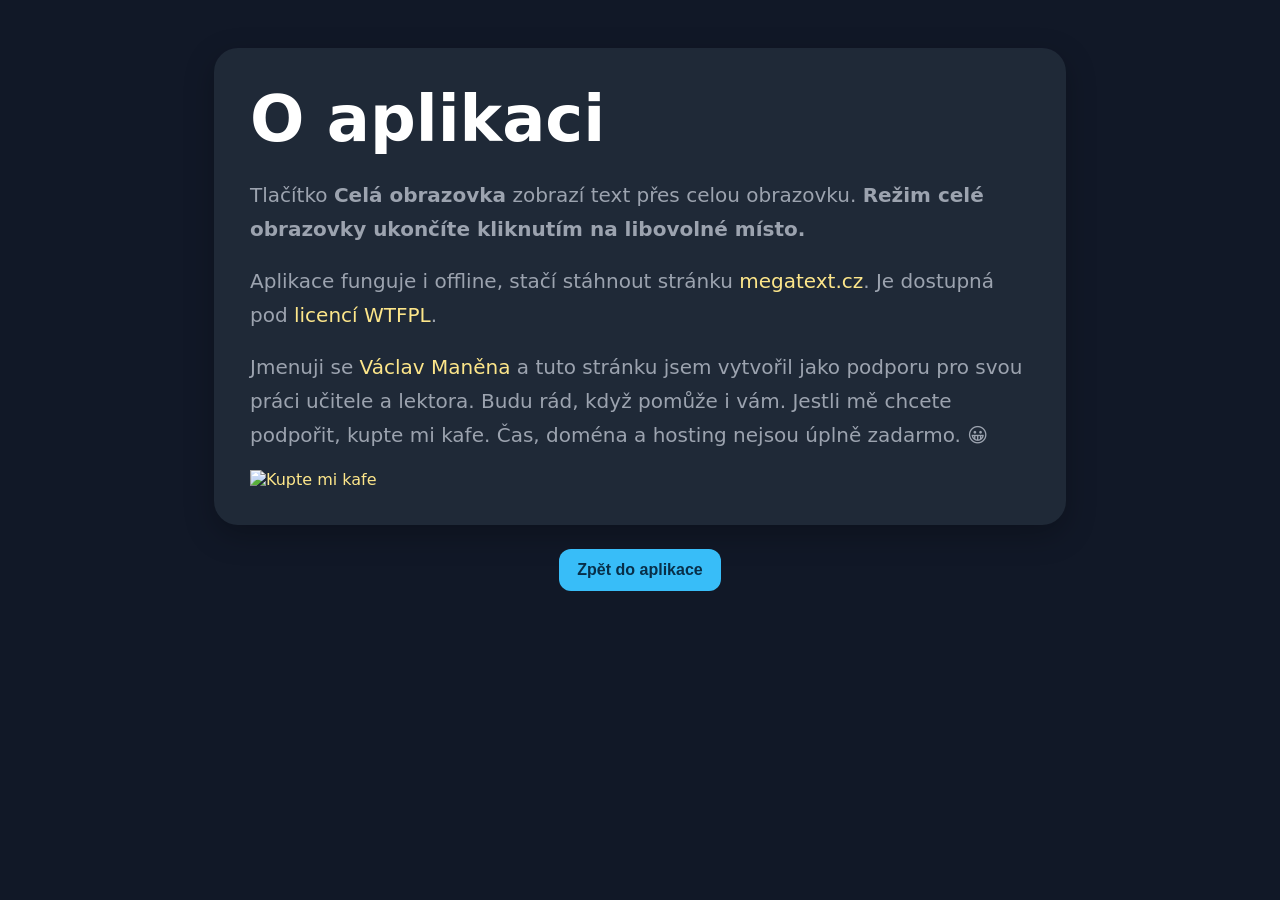
==== about.html @ fdbabf61 "Add files via upload" ====
<!DOCTYPE html>
<html lang="cs">
<head>
  <meta charset="UTF-8" />
  <meta name="viewport" content="width=device-width, initial-scale=1.0" />
  <title>MegaText: O aplikaci</title>

  <style>
    :root {
      --bg: #111827;
      --panel: #1f2937;
      --text: #ffffff;
      --muted: #9ca3af;
      --accent: #38bdf8;
    }

    * {
      box-sizing: border-box;
    }

    body {
      margin: 0;
      min-height: 100vh;
      font-family: system-ui, -apple-system, BlinkMacSystemFont, "Segoe UI", sans-serif;
      background: var(--bg);
      color: var(--text);
      display: flex;
      flex-direction: column;
    }

    .container {
      width: 100%;
      max-width: 900px;
      margin: 0 auto;
      padding: 48px 24px;
      flex: 1;
    }

    .card {
      background: var(--panel);
      border-radius: 24px;
      padding: 36px;
      box-shadow: 0 10px 30px rgba(0, 0, 0, 0.25);
    }

    h1 {
      margin-top: 0;
      margin-bottom: 24px;
      font-size: clamp(36px, 6vw, 64px);
      line-height: 1.1;
    }

    p {
      margin: 0 0 18px;
      font-size: 20px;
      line-height: 1.7;
      color: var(--muted);
    }

    a {
      color: #fde68a;
      text-decoration: none;
    }

    a:hover {
      text-decoration: underline;
    }

  
    .actions {
      display: flex;
      justify-content: center;
      margin-top: 24px;
    }

    button {
      padding: 12px 18px;
      border: 0;
      border-radius: 12px;
      background: var(--accent);
      color: #082f49;
      font-weight: 700;
      font-size: 16px;
      cursor: pointer;
    }

    @media (max-width: 700px) {
      .container {
        padding: 24px 16px;
      }

      .card {
        padding: 24px;
      }

      p {
        font-size: 18px;
      }
    }
  </style>
</head>
<body>
  <div class="container">
    <section class="card">
      <h1>O aplikaci</h1>
      <p>
	    Tlačítko <b>Celá obrazovka</b> zobrazí text přes celou obrazovku. <b>Režim celé obrazovky ukončíte kliknutím na libovolné místo.</b>
      </p>
	  <p>
	    Aplikace funguje i offline, stačí stáhnout stránku <a href="index.html">megatext.cz</a>. Je dostupná pod <a href="https://wtfpl.cz">licencí WTFPL</a>. 
	  </p>
	  <p>
       Jmenuji se <a href="https://manena.info">Václav Maněna</a> a tuto stránku jsem vytvořil jako podporu pro svou práci učitele a lektora. Budu rád, když pomůže i vám. Jestli mě chcete podpořit, kupte mi kafe. Čas, doména a hosting nejsou úplně zadarmo. 😀
      </p>
	  <a href="https://www.buymeacoffee.com/vmanena"><img src="https://img.buymeacoffee.com/button-api/?text=Kupte&nbsp;mi&nbsp;kafe&emoji=☕&slug=vmanena&button_colour=FFDD00&font_colour=000000&font_family=Inter&outline_colour=000000&coffee_colour=ffffff" alt="Kupte mi kafe" /></a>
    </section>

    <div class="actions">
      <button onclick="window.location.href='index.html'">
        Zpět do aplikace
      </button>
    </div>
  </div>

  
</body>
</html>
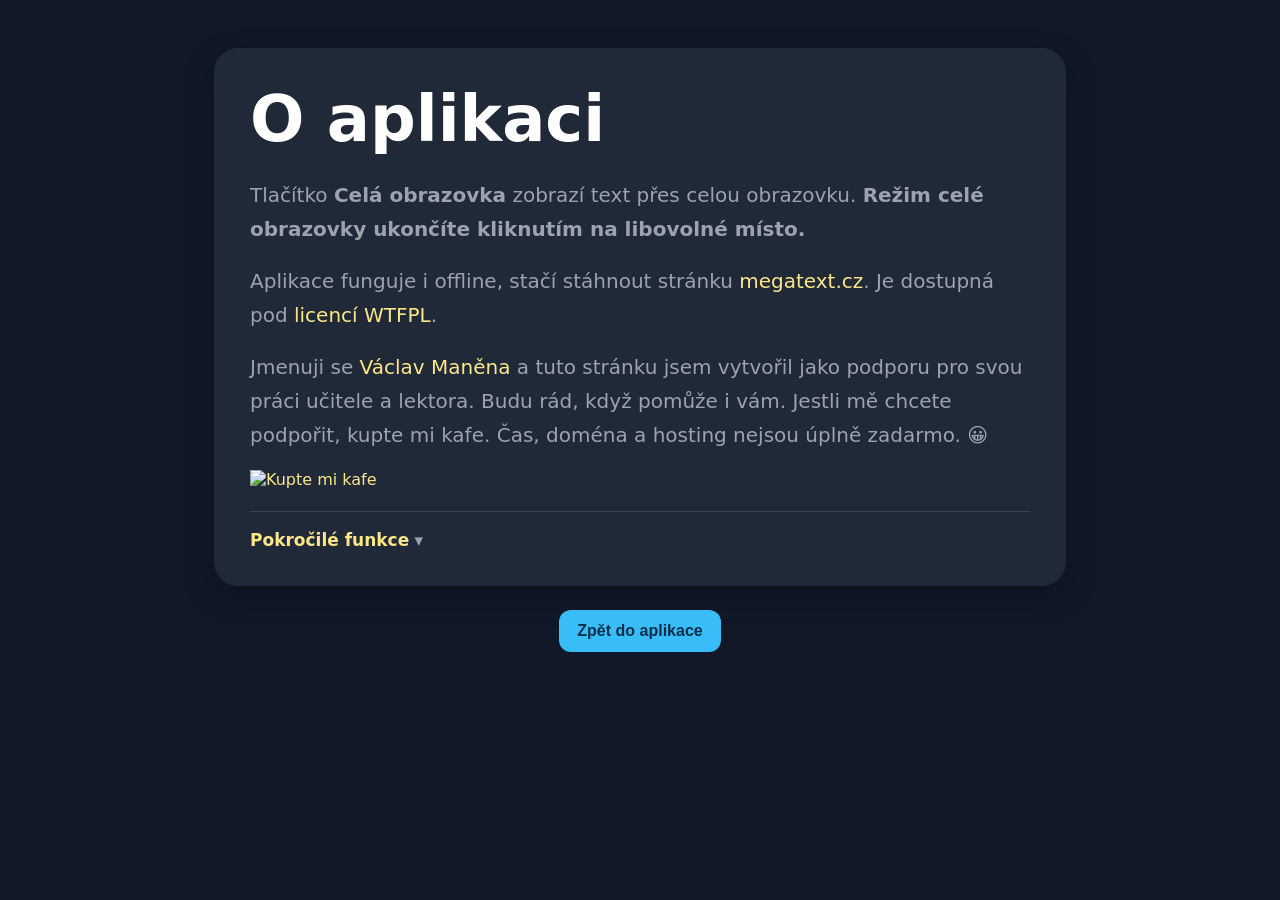
==== commit c01577b9: "Přidána podpora pokročilých značek v textu Doplněny pokročilé funkce pro zobrazovaný text v aplikaci" ====
--- a/about.html
+++ b/about.html
@@ -82,6 +82,78 @@
       font-weight: 700;
       font-size: 16px;
       cursor: pointer;
+    }
+
+
+    .advanced-help {
+      margin-top: 22px;
+      padding-top: 18px;
+      border-top: 1px solid rgba(255, 255, 255, 0.12);
+    }
+
+    .advanced-help summary {
+      display: inline-block;
+      color: #fde68a;
+      font-weight: 700;
+      font-size: 17px;
+      cursor: pointer;
+      list-style: none;
+    }
+
+    .advanced-help summary::-webkit-details-marker {
+      display: none;
+    }
+
+    .advanced-help summary::after {
+      content: " ▾";
+      color: var(--muted);
+      font-weight: 400;
+    }
+
+    .advanced-help[open] summary::after {
+      content: " ▴";
+    }
+
+    .advanced-help summary:hover {
+      text-decoration: underline;
+    }
+
+    .advanced-help-content {
+      margin-top: 16px;
+      padding: 18px 20px;
+      border-radius: 18px;
+      background: rgba(17, 24, 39, 0.35);
+    }
+
+    .advanced-help-content p {
+      margin-bottom: 12px;
+      font-size: 16px;
+      line-height: 1.55;
+    }
+
+    .advanced-help-content ul {
+      margin: 0 0 12px 1.2em;
+      padding: 0;
+      color: var(--muted);
+    }
+
+    .advanced-help-content li {
+      margin-bottom: 8px;
+      font-size: 16px;
+      line-height: 1.55;
+    }
+
+    .advanced-help-content code {
+      padding: 2px 6px;
+      border-radius: 6px;
+      background: rgba(0, 0, 0, 0.28);
+      color: var(--text);
+      font-size: 0.95em;
+      white-space: nowrap;
+    }
+
+    .advanced-help-content .example {
+      color: var(--text);
     }
 
     @media (max-width: 700px) {
@@ -113,6 +185,58 @@
        Jmenuji se <a href="https://manena.info">Václav Maněna</a> a tuto stránku jsem vytvořil jako podporu pro svou práci učitele a lektora. Budu rád, když pomůže i vám. Jestli mě chcete podpořit, kupte mi kafe. Čas, doména a hosting nejsou úplně zadarmo. 😀
       </p>
 	  <a href="https://www.buymeacoffee.com/vmanena"><img src="https://img.buymeacoffee.com/button-api/?text=Kupte&nbsp;mi&nbsp;kafe&emoji=☕&slug=vmanena&button_colour=FFDD00&font_colour=000000&font_family=Inter&outline_colour=000000&coffee_colour=ffffff" alt="Kupte mi kafe" /></a>
+      <details class="advanced-help">
+        <summary>Pokročilé funkce</summary>
+
+        <div class="advanced-help-content">
+          <p>
+            Do textu můžete vložit speciální značky začínající zavináčem. Aplikace je při zobrazení nahradí odpočtem (countdown - cd), stopkami (stopwatch - sw) nebo QR kódem (qr).
+          </p>
+
+          <ul>
+            <li>
+              <span class="example">Odpočet do času:</span>
+              <code>Přednáška začne za @cd:10:30</code>
+              zobrazí aktuální odpočet do 10:30.
+            </li>
+            <li>
+              <span class="example">Stopky od času:</span>
+              <code>Přednáška už běží @sw:10:30</code>
+              zobrazí, jak dlouho uplynulo od 10:30.
+            </li>
+            <li>
+              Čas se zadává jako <code>H:mm</code> nebo <code>H:mm:ss</code>, například <code>@cd:10:40</code> nebo <code>@sw:8:00:30</code>.
+            </li>
+          </ul>
+
+          <p>
+            U odpočtu i stopek lze doplnit vlastní textový formát do závorky. Pro časové údaje můžete použít <code>&amp;H</code>, <code>&amp;m</code> či <code>&amp;mm</code>, <code>&amp;ss</code>:
+            <code>Zbývá @cd:'7:45(&amp;m minut a &amp;ss sekund)'</code>
+          </p>
+
+          <ul>
+            <li>
+              <span class="example">QR kód:</span>
+              <code>Dotazník @qr:https://forms.office.com/abc</code>
+              zobrazí QR kód s odkazem.
+            </li>
+            <li>
+              Pokud má být adresa vidět i v textu, použijte za ní vykřičník:
+              <code>Otevřete @qr;MegaText.cz!</code>.
+              Do QR kódu se v takovém případě automaticky doplní <code>https://</code>, pokud protokol chybí.
+            </li>
+            <li>
+              Hodnotu s mezerami nebo zvláštními znaky dejte do apostrofů:
+              <code>@qr:'Text nebo platební příkaz se speciálními znaky'</code>.
+            </li>
+          </ul>
+
+          <p>
+            QR kód můžete na ploše přetáhnout do jiného rohu a tažením za úchyt změnit jeho velikost.
+          </p>
+        </div>
+      </details>
+
     </section>
 
     <div class="actions">
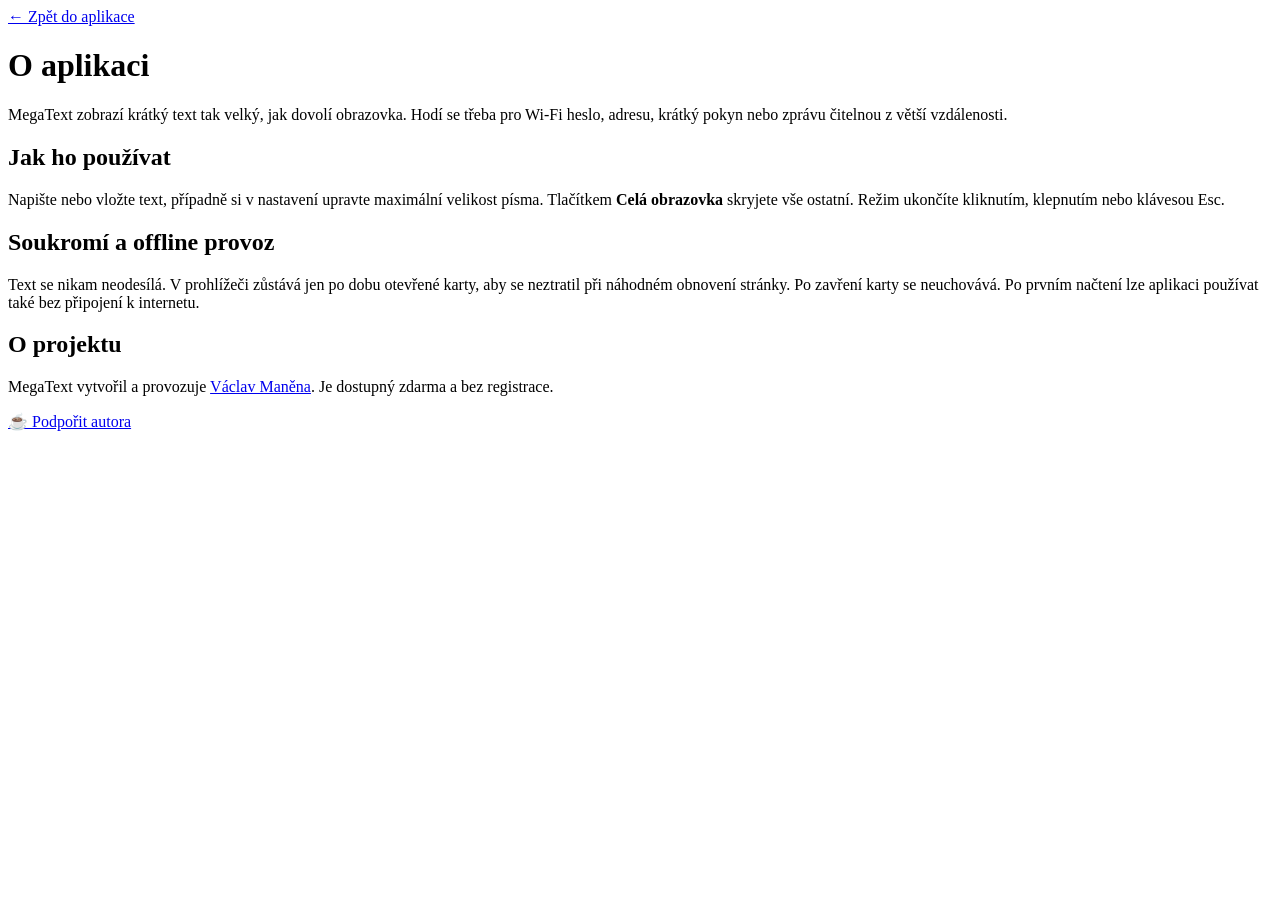
==== commit 83e86e9d: "Rebuild about.html for MegaText 2" ====
--- a/about.html
+++ b/about.html
@@ -1,251 +1,25 @@
-<!DOCTYPE html>
+<!doctype html>
 <html lang="cs">
 <head>
-  <meta charset="UTF-8" />
-  <meta name="viewport" content="width=device-width, initial-scale=1.0" />
-  <title>MegaText: O aplikaci</title>
-
-  <style>
-    :root {
-      --bg: #111827;
-      --panel: #1f2937;
-      --text: #ffffff;
-      --muted: #9ca3af;
-      --accent: #38bdf8;
-    }
-
-    * {
-      box-sizing: border-box;
-    }
-
-    body {
-      margin: 0;
-      min-height: 100vh;
-      font-family: system-ui, -apple-system, BlinkMacSystemFont, "Segoe UI", sans-serif;
-      background: var(--bg);
-      color: var(--text);
-      display: flex;
-      flex-direction: column;
-    }
-
-    .container {
-      width: 100%;
-      max-width: 900px;
-      margin: 0 auto;
-      padding: 48px 24px;
-      flex: 1;
-    }
-
-    .card {
-      background: var(--panel);
-      border-radius: 24px;
-      padding: 36px;
-      box-shadow: 0 10px 30px rgba(0, 0, 0, 0.25);
-    }
-
-    h1 {
-      margin-top: 0;
-      margin-bottom: 24px;
-      font-size: clamp(36px, 6vw, 64px);
-      line-height: 1.1;
-    }
-
-    p {
-      margin: 0 0 18px;
-      font-size: 20px;
-      line-height: 1.7;
-      color: var(--muted);
-    }
-
-    a {
-      color: #fde68a;
-      text-decoration: none;
-    }
-
-    a:hover {
-      text-decoration: underline;
-    }
-
-  
-    .actions {
-      display: flex;
-      justify-content: center;
-      margin-top: 24px;
-    }
-
-    button {
-      padding: 12px 18px;
-      border: 0;
-      border-radius: 12px;
-      background: var(--accent);
-      color: #082f49;
-      font-weight: 700;
-      font-size: 16px;
-      cursor: pointer;
-    }
-
-
-    .advanced-help {
-      margin-top: 22px;
-      padding-top: 18px;
-      border-top: 1px solid rgba(255, 255, 255, 0.12);
-    }
-
-    .advanced-help summary {
-      display: inline-block;
-      color: #fde68a;
-      font-weight: 700;
-      font-size: 17px;
-      cursor: pointer;
-      list-style: none;
-    }
-
-    .advanced-help summary::-webkit-details-marker {
-      display: none;
-    }
-
-    .advanced-help summary::after {
-      content: " ▾";
-      color: var(--muted);
-      font-weight: 400;
-    }
-
-    .advanced-help[open] summary::after {
-      content: " ▴";
-    }
-
-    .advanced-help summary:hover {
-      text-decoration: underline;
-    }
-
-    .advanced-help-content {
-      margin-top: 16px;
-      padding: 18px 20px;
-      border-radius: 18px;
-      background: rgba(17, 24, 39, 0.35);
-    }
-
-    .advanced-help-content p {
-      margin-bottom: 12px;
-      font-size: 16px;
-      line-height: 1.55;
-    }
-
-    .advanced-help-content ul {
-      margin: 0 0 12px 1.2em;
-      padding: 0;
-      color: var(--muted);
-    }
-
-    .advanced-help-content li {
-      margin-bottom: 8px;
-      font-size: 16px;
-      line-height: 1.55;
-    }
-
-    .advanced-help-content code {
-      padding: 2px 6px;
-      border-radius: 6px;
-      background: rgba(0, 0, 0, 0.28);
-      color: var(--text);
-      font-size: 0.95em;
-      white-space: nowrap;
-    }
-
-    .advanced-help-content .example {
-      color: var(--text);
-    }
-
-    @media (max-width: 700px) {
-      .container {
-        padding: 24px 16px;
-      }
-
-      .card {
-        padding: 24px;
-      }
-
-      p {
-        font-size: 18px;
-      }
-    }
-  </style>
+  <meta charset="utf-8">
+  <meta name="viewport" content="width=device-width, initial-scale=1">
+  <meta name="theme-color" content="#111827">
+  <title>O aplikaci – MegaText</title>
+  <link rel="icon" href="icon.svg" type="image/svg+xml">
+  <link rel="stylesheet" href="styles.css">
 </head>
-<body>
-  <div class="container">
-    <section class="card">
-      <h1>O aplikaci</h1>
-      <p>
-	    Tlačítko <b>Celá obrazovka</b> zobrazí text přes celou obrazovku. <b>Režim celé obrazovky ukončíte kliknutím na libovolné místo.</b>
-      </p>
-	  <p>
-	    Aplikace funguje i offline, stačí stáhnout stránku <a href="index.html">megatext.cz</a>. Je dostupná pod <a href="https://wtfpl.cz">licencí WTFPL</a>. 
-	  </p>
-	  <p>
-       Jmenuji se <a href="https://manena.info">Václav Maněna</a> a tuto stránku jsem vytvořil jako podporu pro svou práci učitele a lektora. Budu rád, když pomůže i vám. Jestli mě chcete podpořit, kupte mi kafe. Čas, doména a hosting nejsou úplně zadarmo. 😀
-      </p>
-	  <a href="https://www.buymeacoffee.com/vmanena"><img src="https://img.buymeacoffee.com/button-api/?text=Kupte&nbsp;mi&nbsp;kafe&emoji=☕&slug=vmanena&button_colour=FFDD00&font_colour=000000&font_family=Inter&outline_colour=000000&coffee_colour=ffffff" alt="Kupte mi kafe" /></a>
-      <details class="advanced-help">
-        <summary>Pokročilé funkce</summary>
-
-        <div class="advanced-help-content">
-          <p>
-            Do textu můžete vložit speciální značky začínající zavináčem. Aplikace je při zobrazení nahradí odpočtem (countdown - cd), stopkami (stopwatch - sw) nebo QR kódem (qr).
-          </p>
-
-          <ul>
-            <li>
-              <span class="example">Odpočet do času:</span>
-              <code>Přednáška začne za @cd:10:30</code>
-              zobrazí aktuální odpočet do 10:30.
-            </li>
-            <li>
-              <span class="example">Stopky od času:</span>
-              <code>Přednáška už běží @sw:10:30</code>
-              zobrazí, jak dlouho uplynulo od 10:30.
-            </li>
-            <li>
-              Čas se zadává jako <code>H:mm</code> nebo <code>H:mm:ss</code>, například <code>@cd:10:40</code> nebo <code>@sw:8:00:30</code>.
-            </li>
-          </ul>
-
-          <p>
-            U odpočtu i stopek lze doplnit vlastní textový formát do závorky. Pro časové údaje můžete použít <code>&amp;H</code>, <code>&amp;m</code> či <code>&amp;mm</code>, <code>&amp;ss</code>:
-            <code>Zbývá @cd:'7:45(&amp;m minut a &amp;ss sekund)'</code>
-          </p>
-
-          <ul>
-            <li>
-              <span class="example">QR kód:</span>
-              <code>Dotazník @qr:https://forms.office.com/abc</code>
-              zobrazí QR kód s odkazem.
-            </li>
-            <li>
-              Pokud má být adresa vidět i v textu, použijte za ní vykřičník:
-              <code>Otevřete @qr;MegaText.cz!</code>.
-              Do QR kódu se v takovém případě automaticky doplní <code>https://</code>, pokud protokol chybí.
-            </li>
-            <li>
-              Hodnotu s mezerami nebo zvláštními znaky dejte do apostrofů:
-              <code>@qr:'Text nebo platební příkaz se speciálními znaky'</code>.
-            </li>
-          </ul>
-
-          <p>
-            QR kód můžete na ploše přetáhnout do jiného rohu a tažením za úchyt změnit jeho velikost.
-          </p>
-        </div>
-      </details>
-
-    </section>
-
-    <div class="actions">
-      <button onclick="window.location.href='index.html'">
-        Zpět do aplikace
-      </button>
-    </div>
-  </div>
-
-  
+<body class="info-page">
+  <main class="info-card">
+    <a class="back-link" href="index.html">← Zpět do aplikace</a>
+    <h1>O aplikaci</h1>
+    <p>MegaText zobrazí krátký text tak velký, jak dovolí obrazovka. Hodí se třeba pro Wi-Fi heslo, adresu, krátký pokyn nebo zprávu čitelnou z větší vzdálenosti.</p>
+    <h2>Jak ho používat</h2>
+    <p>Napište nebo vložte text, případně si v nastavení upravte maximální velikost písma. Tlačítkem <strong>Celá obrazovka</strong> skryjete vše ostatní. Režim ukončíte kliknutím, klepnutím nebo klávesou Esc.</p>
+    <h2>Soukromí a offline provoz</h2>
+    <p>Text se nikam neodesílá. V prohlížeči zůstává jen po dobu otevřené karty, aby se neztratil při náhodném obnovení stránky. Po zavření karty se neuchovává. Po prvním načtení lze aplikaci používat také bez připojení k internetu.</p>
+    <h2>O projektu</h2>
+    <p>MegaText vytvořil a provozuje <a href="https://manena.info">Václav Maněna</a>. Je dostupný zdarma a bez registrace.</p>
+    <p><a class="button support-link" href="https://buymeacoffee.com/vmanena">☕ Podpořit autora</a></p>
+  </main>
 </body>
 </html>
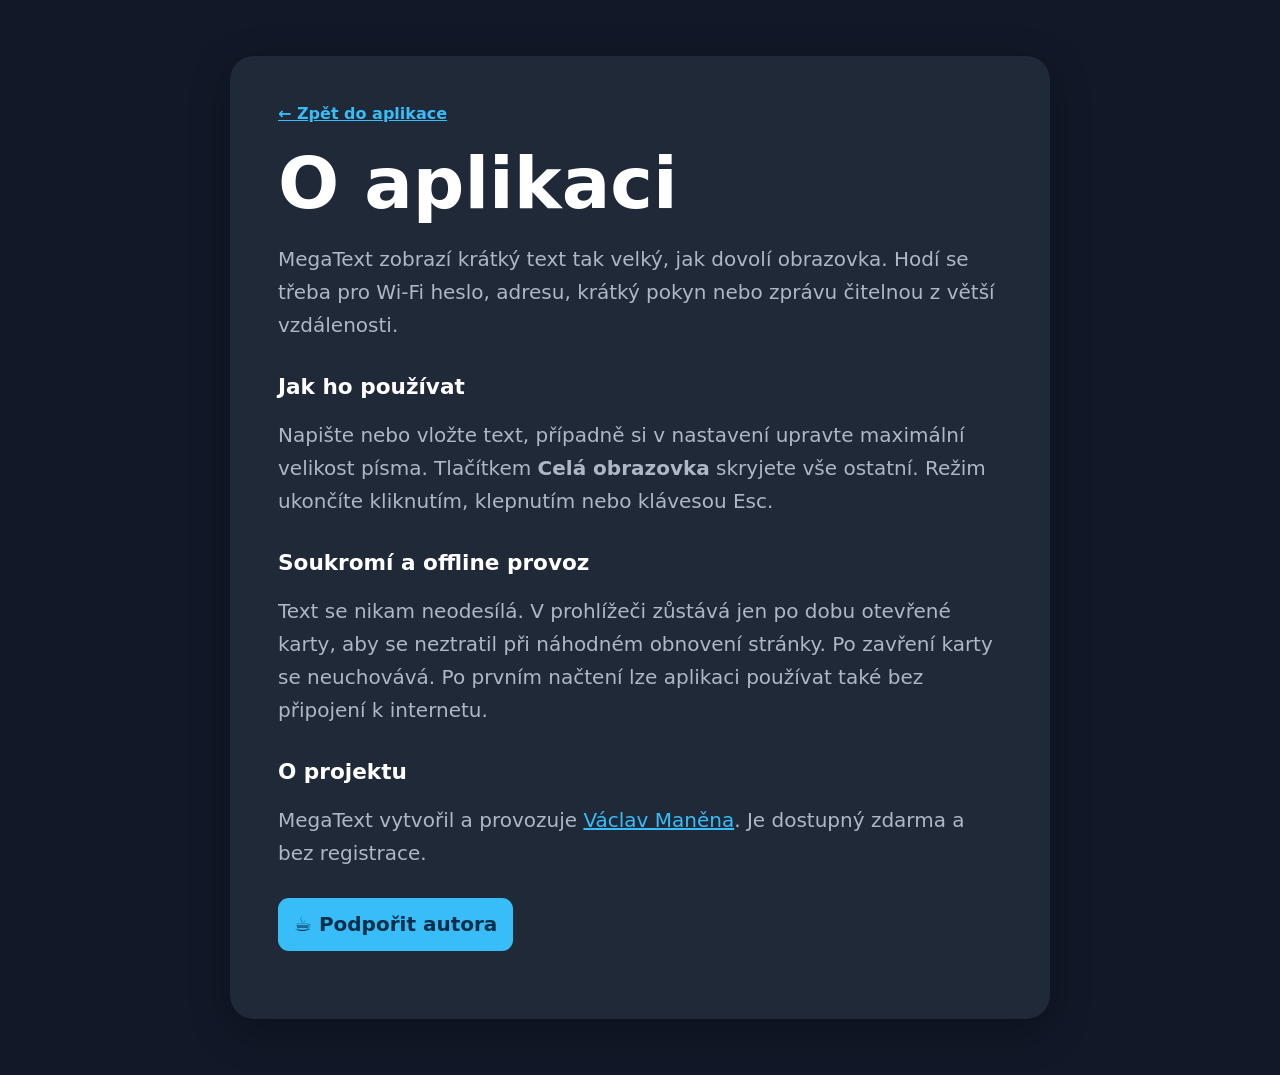
==== commit e840246f: "Open external links in a new tab" ====
--- a/about.html
+++ b/about.html
@@ -18,8 +18,8 @@
     <h2>Soukromí a offline provoz</h2>
     <p>Text se nikam neodesílá. V prohlížeči zůstává jen po dobu otevřené karty, aby se neztratil při náhodném obnovení stránky. Po zavření karty se neuchovává. Po prvním načtení lze aplikaci používat také bez připojení k internetu.</p>
     <h2>O projektu</h2>
-    <p>MegaText vytvořil a provozuje <a href="https://manena.info">Václav Maněna</a>. Je dostupný zdarma a bez registrace.</p>
-    <p><a class="button support-link" href="https://buymeacoffee.com/vmanena">☕ Podpořit autora</a></p>
+    <p>MegaText vytvořil a provozuje <a href="https://manena.info" target="_blank" rel="noopener noreferrer">Václav Maněna</a>. Je dostupný zdarma a bez registrace.</p>
+    <p><a class="button support-link" href="https://manena.info/podporit/" target="_blank" rel="noopener noreferrer">☕ Podpořit autora</a></p>
   </main>
 </body>
 </html>
--- a/styles.css
+++ b/styles.css
@@ -0,0 +1,26 @@
+:root{color-scheme:dark;--bg:#111827;--panel:#1f2937;--panel-hover:#374151;--text:#fff;--muted:#aeb7c5;--accent:#38bdf8;--accent-text:#082f49;--focus:#fde68a}
+:root[data-theme="light"]{color-scheme:light;--bg:#fff;--panel:#f3f4f6;--panel-hover:#e5e7eb;--text:#111827;--muted:#4b5563;--focus:#0369a1}
+*{box-sizing:border-box}html,body{min-height:100%}
+body{margin:0;min-height:100dvh;background:var(--bg);color:var(--text);font-family:system-ui,-apple-system,BlinkMacSystemFont,"Segoe UI",sans-serif;display:flex;flex-direction:column}
+button,input,textarea{font:inherit}button,a{-webkit-tap-highlight-color:transparent}
+:focus-visible{outline:3px solid var(--focus);outline-offset:3px}
+.sr-only{position:absolute;width:1px;height:1px;padding:0;margin:-1px;overflow:hidden;clip:rect(0,0,0,0);white-space:nowrap;border:0}
+.toolbar{position:fixed;inset:0 0 auto;z-index:10;padding:max(12px,env(safe-area-inset-top)) 72px 12px 12px;background:var(--panel);box-shadow:0 6px 24px rgb(0 0 0/25%);transform:translateY(-110%);transition:transform .22s ease}
+.toolbar.is-open{transform:translateY(0)}
+.toolbar__inner{display:flex;flex-wrap:wrap;align-items:center;justify-content:center;gap:10px}
+.size-control{display:flex;align-items:center;gap:10px;padding:8px 10px;color:var(--muted);font-size:.9rem;font-weight:650}
+.size-control input{width:min(34vw,180px)}
+.button{display:inline-flex;align-items:center;justify-content:center;min-height:44px;padding:10px 16px;border:0;border-radius:11px;background:var(--accent);color:var(--accent-text);font-weight:750;text-decoration:none;cursor:pointer}
+.button:hover{filter:brightness(.94)}.button--secondary{background:var(--panel-hover);color:var(--text)}
+.settings-button{position:fixed;top:max(14px,env(safe-area-inset-top));right:max(14px,env(safe-area-inset-right));z-index:20;width:48px;height:48px;padding:12px;border:0;border-radius:50%;background:var(--panel);color:var(--text);box-shadow:0 5px 20px rgb(0 0 0/35%);cursor:pointer}
+.settings-button:hover{background:var(--panel-hover)}.settings-button svg{display:block;width:100%;height:100%;fill:none;stroke:currentColor;stroke-width:2;stroke-linecap:round;stroke-linejoin:round;transition:transform .25s ease}.settings-button[aria-expanded="true"] svg{transform:rotate(60deg)}
+.display{flex:1;min-height:0;display:grid;place-items:center;overflow:hidden;padding:clamp(20px,4vw,52px)}
+.message{display:block;width:100%;max-width:100%;height:auto;min-height:1.05em;padding:0;overflow:hidden;resize:none;border:0;outline:0;background:transparent;color:var(--text);font-size:220px;line-height:1.05;font-weight:900;letter-spacing:.01em;text-align:center;caret-color:var(--accent);white-space:pre}
+.message::placeholder{color:var(--muted);opacity:.45}
+.footer{display:flex;justify-content:center;gap:8px;padding:8px 16px max(16px,env(safe-area-inset-bottom));color:var(--muted);font-size:.78rem}
+.footer a,.info-card a:not(.button){color:var(--accent)}
+body.is-presenting{cursor:pointer}body.is-presenting .toolbar,body.is-presenting .settings-button,body.is-presenting .footer{display:none}body.is-presenting .display{min-height:100dvh}body.is-presenting .message{cursor:pointer;caret-color:transparent}
+.info-page{padding:clamp(16px,5vw,56px)}.info-card{width:min(100%,820px);margin:auto;padding:clamp(24px,5vw,48px);border-radius:24px;background:var(--panel);box-shadow:0 12px 40px rgb(0 0 0/25%)}
+.info-card h1{margin:24px 0;font-size:clamp(2.4rem,8vw,4.5rem);line-height:1}.info-card h2{margin:32px 0 10px;font-size:1.35rem}.info-card p{color:var(--muted);font-size:clamp(1.05rem,2.5vw,1.25rem);line-height:1.65}.back-link{font-weight:700}.support-link{margin-top:8px}
+@media(max-width:600px){.toolbar{padding-right:68px}.toolbar__inner{justify-content:stretch}.size-control{width:100%}.size-control input{flex:1;width:auto}.toolbar .button{flex:1;padding-inline:10px}.footer span:first-child,.footer span:nth-child(2){display:none}}
+@media(prefers-reduced-motion:reduce){*,*::before,*::after{transition-duration:.01ms!important;animation-duration:.01ms!important}}
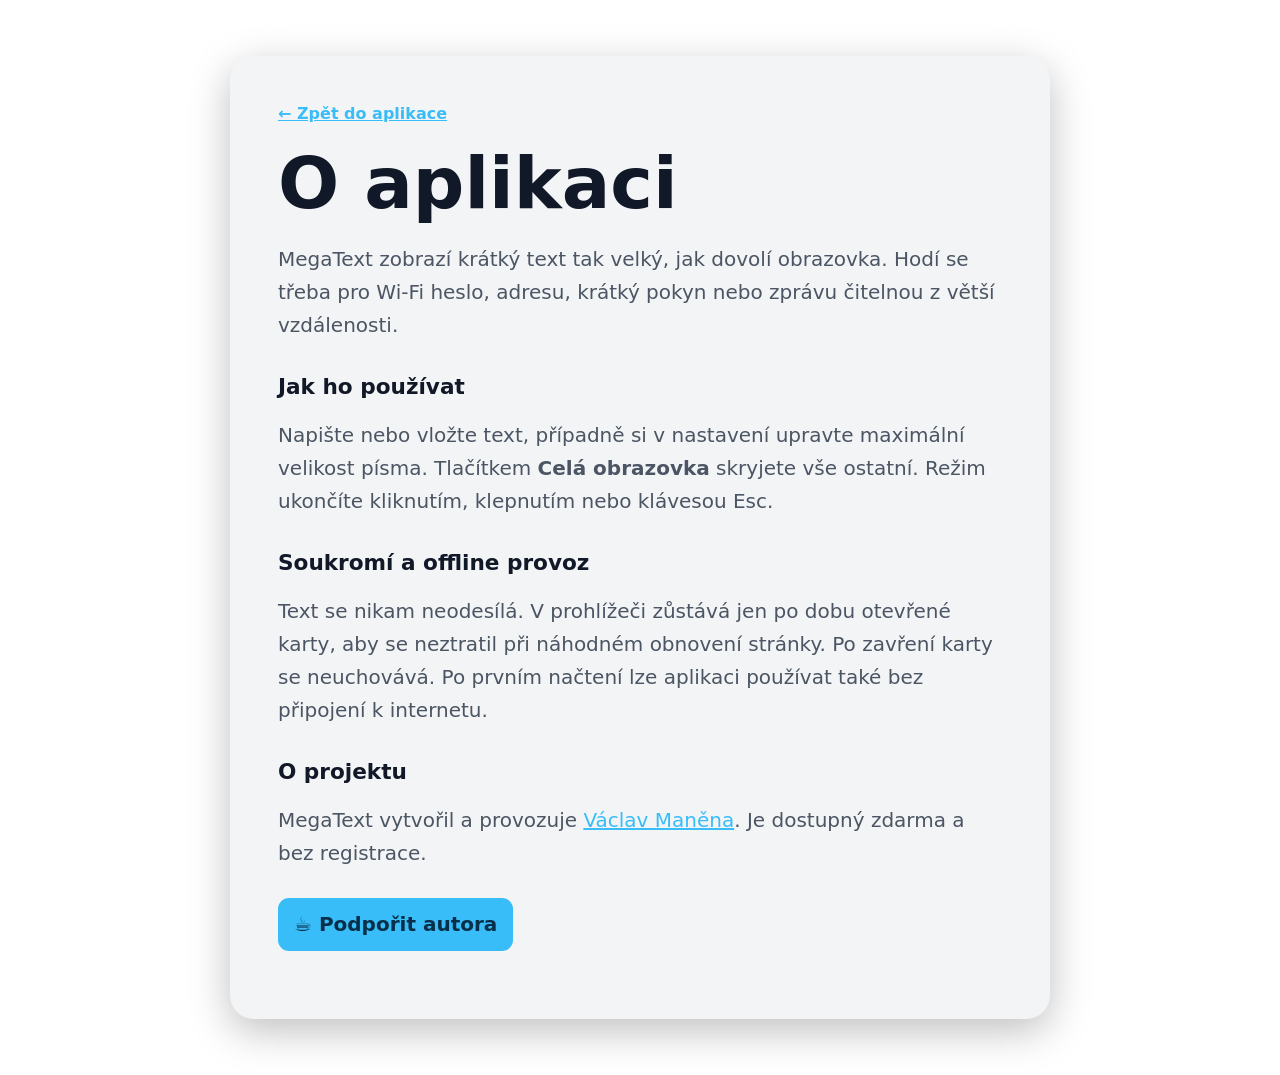
==== commit 5e21e4fb: "Fix text fitting, theme consistency, and offline fallback" ====
--- a/about.html
+++ b/about.html
@@ -6,6 +6,16 @@
   <meta name="theme-color" content="#111827">
   <title>O aplikaci – MegaText</title>
   <link rel="icon" href="icon.svg" type="image/svg+xml">
+  <script>
+    try {
+      const savedTheme = localStorage.getItem('megatext:theme');
+      const prefersLight = matchMedia('(prefers-color-scheme: light)').matches;
+      if (savedTheme === 'light' || (!savedTheme && prefersLight)) {
+        document.documentElement.dataset.theme = 'light';
+        document.querySelector('meta[name="theme-color"]').content = '#ffffff';
+      }
+    } catch {}
+  </script>
   <link rel="stylesheet" href="styles.css">
 </head>
 <body class="info-page">
--- a/styles.css
+++ b/styles.css
@@ -15,7 +15,7 @@
 .settings-button{position:fixed;top:max(14px,env(safe-area-inset-top));right:max(14px,env(safe-area-inset-right));z-index:20;width:48px;height:48px;padding:12px;border:0;border-radius:50%;background:var(--panel);color:var(--text);box-shadow:0 5px 20px rgb(0 0 0/35%);cursor:pointer}
 .settings-button:hover{background:var(--panel-hover)}.settings-button svg{display:block;width:100%;height:100%;fill:none;stroke:currentColor;stroke-width:2;stroke-linecap:round;stroke-linejoin:round;transition:transform .25s ease}.settings-button[aria-expanded="true"] svg{transform:rotate(60deg)}
 .display{flex:1;min-height:0;display:grid;place-items:center;overflow:hidden;padding:clamp(20px,4vw,52px)}
-.message{display:block;width:100%;max-width:100%;height:auto;min-height:1.05em;padding:0;overflow:hidden;resize:none;border:0;outline:0;background:transparent;color:var(--text);font-size:220px;line-height:1.05;font-weight:900;letter-spacing:.01em;text-align:center;caret-color:var(--accent);white-space:pre}
+.message{display:block;width:100%;max-width:100%;height:auto;min-height:1.2em;padding:0;overflow:hidden;resize:none;border:0;outline:0;background:transparent;color:var(--text);font-size:220px;line-height:1.2;font-weight:900;letter-spacing:.01em;text-align:center;caret-color:var(--accent);white-space:pre}
 .message::placeholder{color:var(--muted);opacity:.45}
 .footer{display:flex;justify-content:center;gap:8px;padding:8px 16px max(16px,env(safe-area-inset-bottom));color:var(--muted);font-size:.78rem}
 .footer a,.info-card a:not(.button){color:var(--accent)}
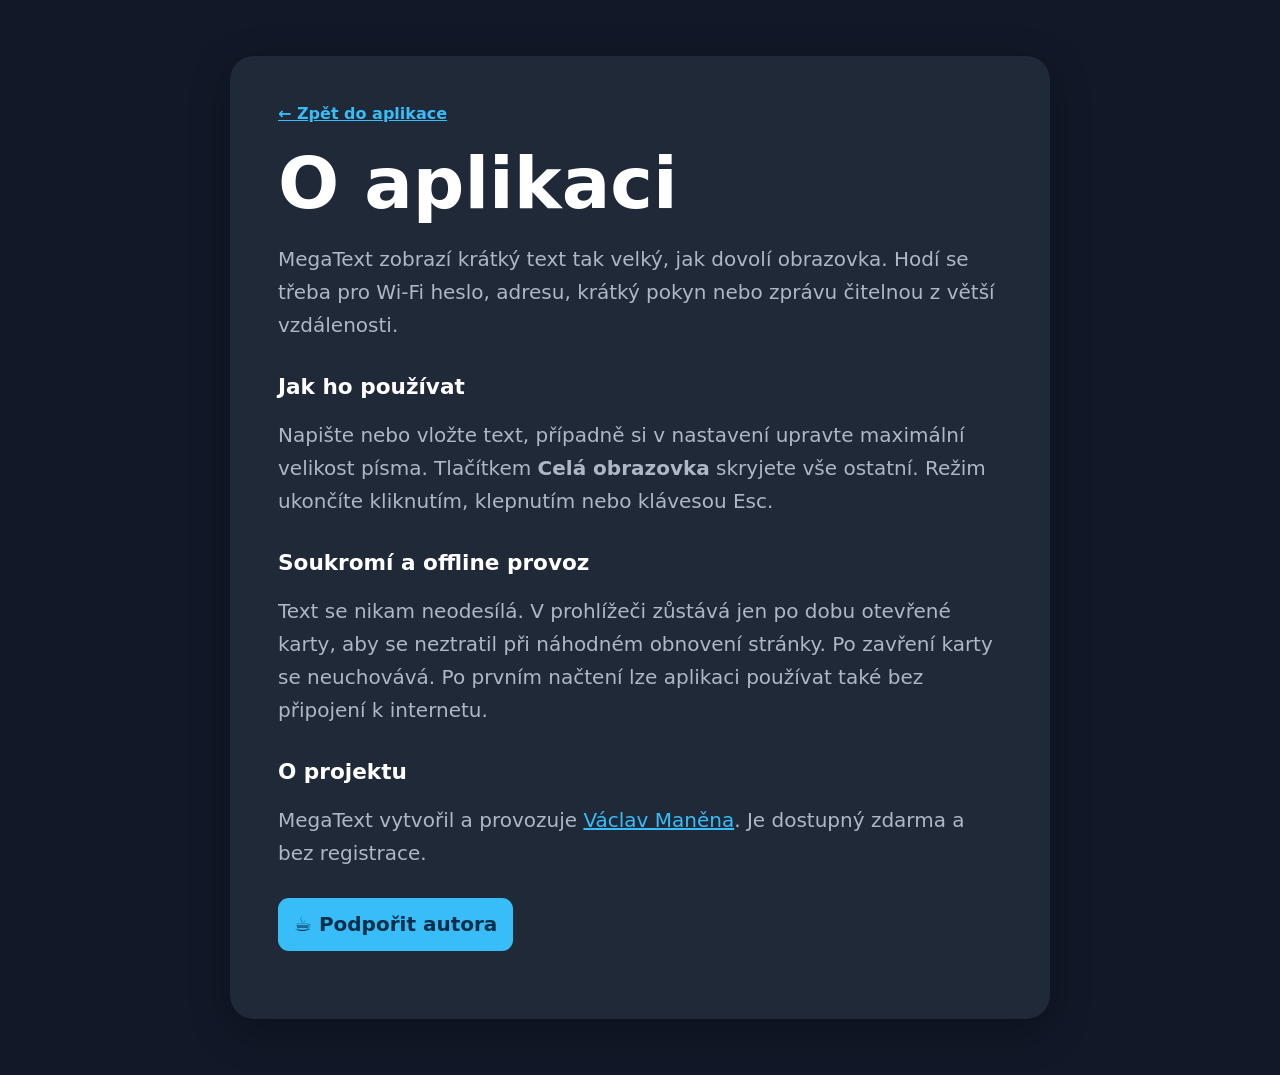
==== commit 9dbc7106: "Use dark mode as the default theme" ====
--- a/about.html
+++ b/about.html
@@ -9,8 +9,7 @@
   <script>
     try {
       const savedTheme = localStorage.getItem('megatext:theme');
-      const prefersLight = matchMedia('(prefers-color-scheme: light)').matches;
-      if (savedTheme === 'light' || (!savedTheme && prefersLight)) {
+      if (savedTheme === 'light') {
         document.documentElement.dataset.theme = 'light';
         document.querySelector('meta[name="theme-color"]').content = '#ffffff';
       }
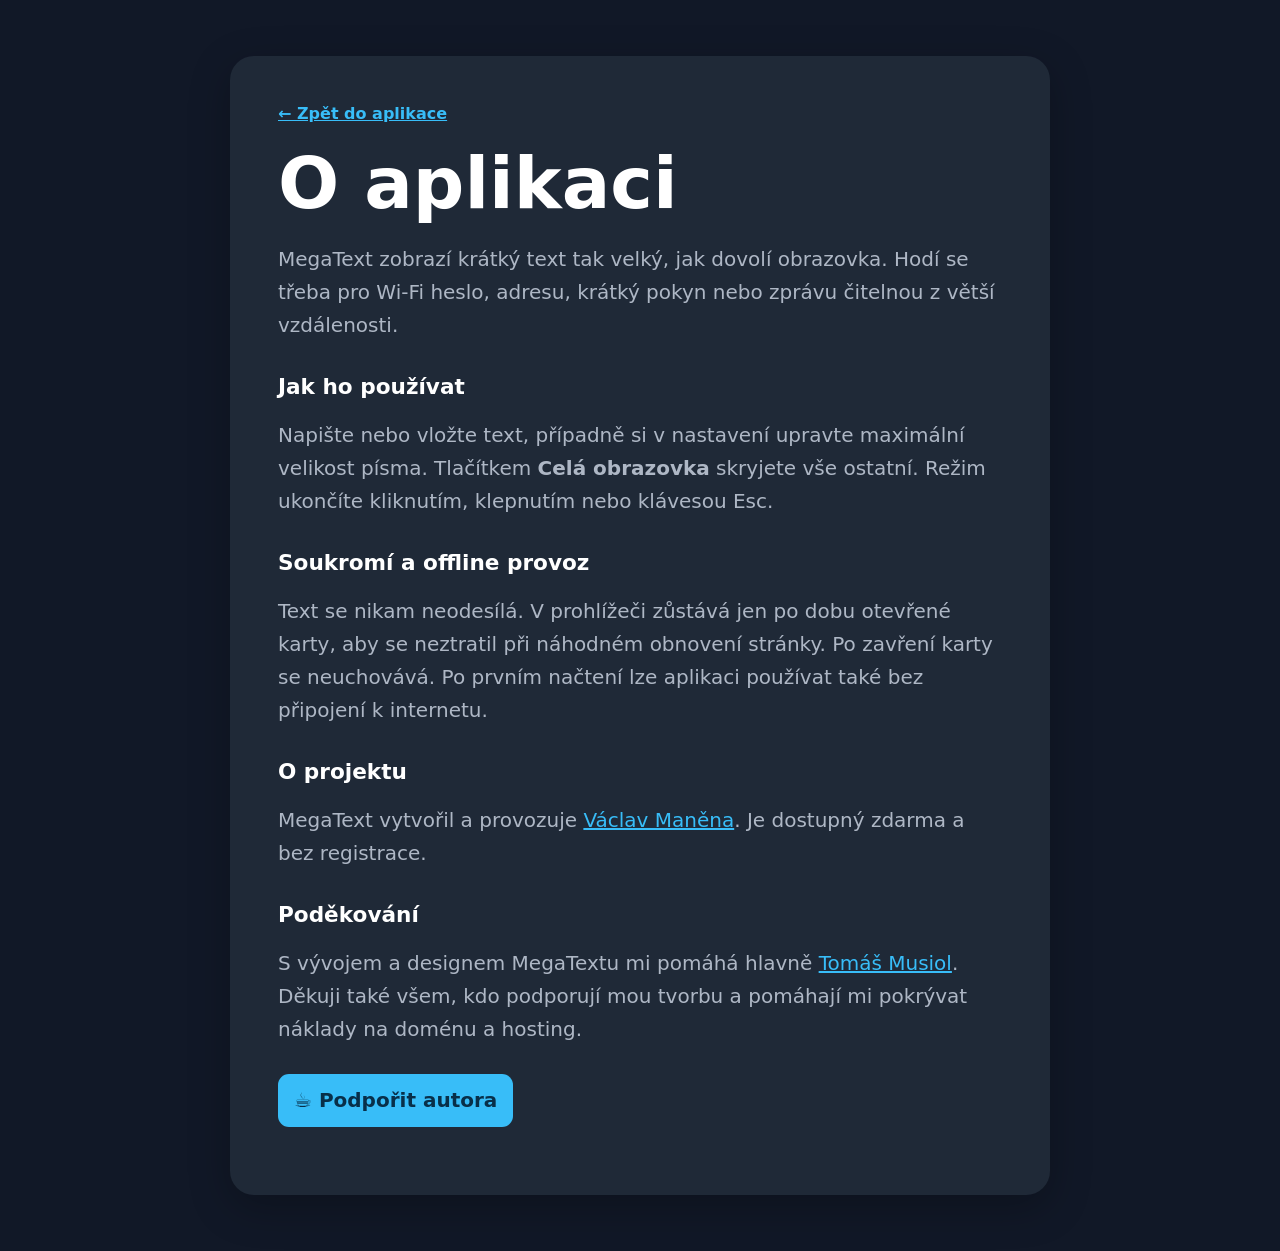
==== commit 4b9d01b0: "Add acknowledgements to about page" ====
--- a/about.html
+++ b/about.html
@@ -28,6 +28,8 @@
     <p>Text se nikam neodesílá. V prohlížeči zůstává jen po dobu otevřené karty, aby se neztratil při náhodném obnovení stránky. Po zavření karty se neuchovává. Po prvním načtení lze aplikaci používat také bez připojení k internetu.</p>
     <h2>O projektu</h2>
     <p>MegaText vytvořil a provozuje <a href="https://manena.info" target="_blank" rel="noopener noreferrer">Václav Maněna</a>. Je dostupný zdarma a bez registrace.</p>
+    <h2>Poděkování</h2>
+    <p>S vývojem a designem MegaTextu mi pomáhá hlavně <a href="https://www.musiol.cz/" target="_blank" rel="noopener noreferrer">Tomáš Musiol</a>. Děkuji také všem, kdo podporují mou tvorbu a pomáhají mi pokrývat náklady na doménu a hosting.</p>
     <p><a class="button support-link" href="https://manena.info/podporit/" target="_blank" rel="noopener noreferrer">☕ Podpořit autora</a></p>
   </main>
 </body>
